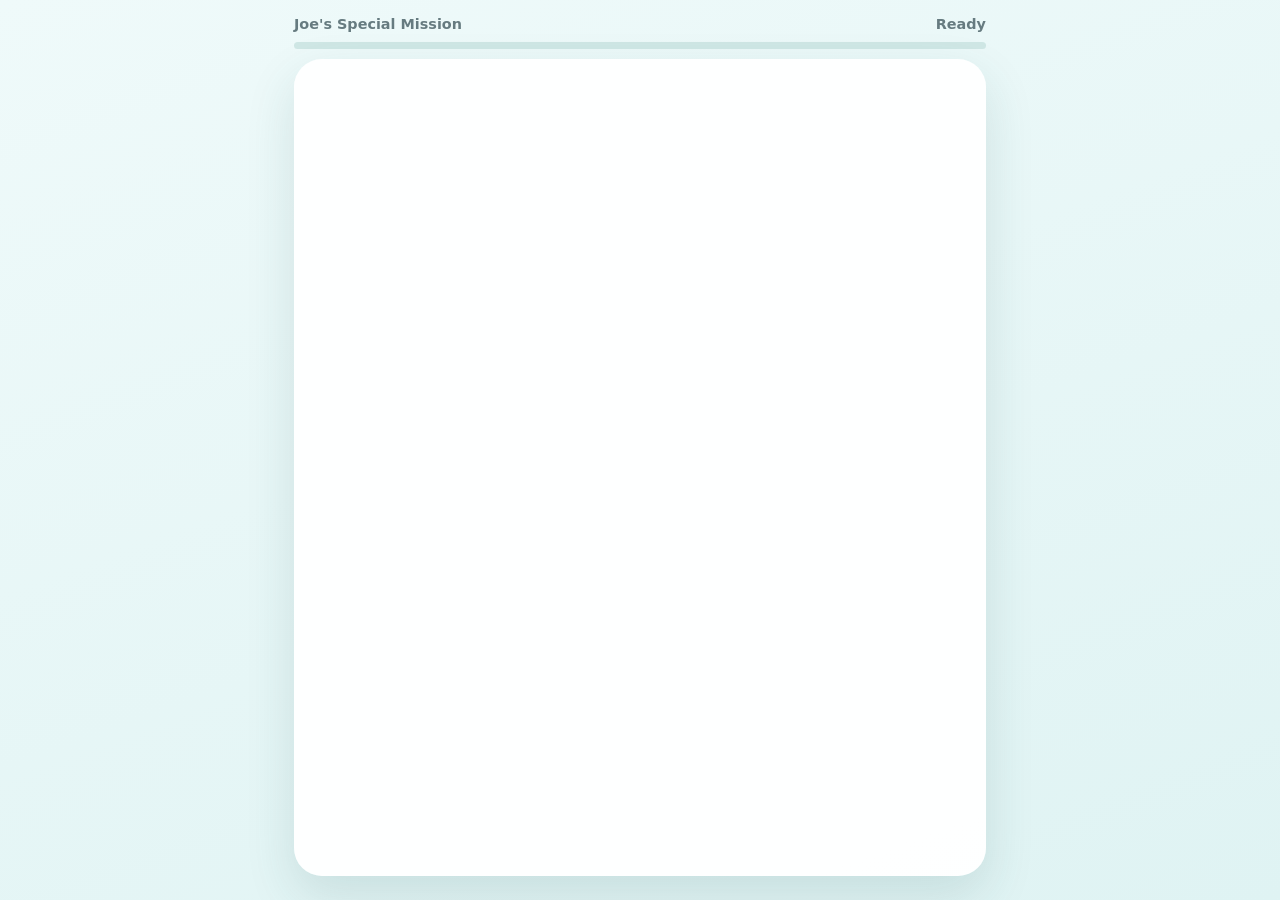
==== joe.html @ 1ca2f99b "Switch Joe page to shared Hannah game engine" ====
<!doctype html>
<html lang="en">
<head>
  <meta charset="utf-8" />
  <meta name="viewport" content="width=device-width, initial-scale=1, viewport-fit=cover" />
  <meta name="theme-color" content="#bcefe8" />
  <meta name="apple-mobile-web-app-capable" content="yes" />
  <title>Joe's Turtle Quest</title>
  <link rel="stylesheet" href="game-2026.css?v=6" />
  <link rel="stylesheet" href="game-polish-v2.css?v=3" />
  <link rel="stylesheet" href="joe-theme.css?v=1" />
</head>
<body class="joe-theme">
  <main class="app" aria-live="polite">
    <header class="topbar">
      <div id="player">Joe's Special Mission</div>
      <div id="progress">Ready</div>
    </header>
    <div class="track" aria-hidden="true"><span id="bar"></span></div>
    <section class="card" id="screen"></section>
  </main>
  <div class="toast" id="toast" role="status" aria-live="polite"></div>
  <script src="game-photo-v1.js?v=4"></script>
  <script src="photo-path-fix.js?v=1"></script>
  <script src="game-polish-v2.js?v=3"></script>
</body>
</html>
---- game-2026.css ----
:root{--ink:#17323a;--muted:#667b80;--accent:#317c80;--accent2:#dff3f1;--card:#fff;--good:#dff5e3;--bad:#ffe0e0}*{box-sizing:border-box}body{margin:0;min-height:100vh;font-family:system-ui,-apple-system,BlinkMacSystemFont,"Segoe UI",sans-serif;background:linear-gradient(160deg,#effafa,#dff3f3);color:var(--ink)}button{font:inherit;touch-action:manipulation;-webkit-tap-highlight-color:transparent}.app{width:min(720px,100%);min-height:100dvh;margin:auto;padding:16px 14px 24px;display:flex;flex-direction:column;gap:10px}.topbar{display:flex;justify-content:space-between;color:var(--muted);font-weight:800;font-size:.9rem}.track{height:7px;background:#cfe7e5;border-radius:999px;overflow:hidden}.track span{display:block;height:100%;width:0;background:linear-gradient(90deg,var(--accent),#6db9b0);transition:width .45s ease}.card{flex:1;min-height:590px;background:rgba(255,255,255,.96);border-radius:28px;padding:26px 20px;display:flex;flex-direction:column;justify-content:center;text-align:center;box-shadow:0 20px 50px rgba(36,91,95,.14);overflow:hidden;animation:cardIn .45s ease both}h1,h2{margin:0 0 12px}h1{font-size:clamp(2.2rem,9vw,3.8rem)}h2{font-size:clamp(1.7rem,6vw,2.4rem)}p{line-height:1.5}.small{color:var(--muted);font-size:.92rem}.kicker{font-size:.78rem;letter-spacing:.13em;text-transform:uppercase;color:var(--accent);font-weight:900;margin-bottom:10px}.primary,.secondary,.choice{border:0;border-radius:999px;padding:14px 20px;font-weight:900;transition:transform .15s ease,box-shadow .2s ease,opacity .2s ease}.primary{background:linear-gradient(145deg,var(--accent),#215c61);color:#fff;box-shadow:0 8px 18px rgba(49,124,128,.24)}.secondary{background:#fff;color:var(--accent);border:2px solid var(--accent)}button:active{transform:scale(.96)}.emoji-hero{font-size:7rem;margin:10px 0;animation:float 2.5s ease-in-out infinite}.grid,.match-grid{display:grid;grid-template-columns:repeat(4,1fr);gap:10px;margin:16px auto;width:min(100%,460px)}.tile,.memory-card{aspect-ratio:1;border:0;border-radius:17px;background:var(--accent2);font-size:2rem}.tile.found{background:var(--good);animation:pop .45s ease}.memory-card{position:relative;background:var(--accent);color:#fff;font-weight:900;transition:transform .2s ease,background .25s ease}.memory-card .face{display:none}.memory-card.open,.memory-card.matched{background:#fff;color:var(--ink);border:3px solid var(--accent2);transform:rotateY(180deg)}.memory-card.open .back,.memory-card.matched .back{display:none}.memory-card.open .face,.memory-card.matched .face{display:block;transform:rotateY(180deg)}.memory-card.matched{animation:matchPop .45s ease}.maze{width:min(100%,430px);aspect-ratio:1;margin:14px auto;border:5px solid var(--accent);border-radius:22px;position:relative;overflow:hidden;background:#f9fdfc;touch-action:none}.maze-grid{position:absolute;inset:0;display:grid;grid-template-columns:repeat(7,1fr);grid-template-rows:repeat(7,1fr)}.maze-cell{border:1px solid rgba(49,124,128,.08)}.maze-cell.wall{background:linear-gradient(145deg,#79b9b1,#3b8082)}.maze-sprite,.maze-goal{position:absolute;width:14.2857%;height:14.2857%;display:grid;place-items:center;font-size:2rem;z-index:2;pointer-events:none}.maze-sprite{left:0;top:0;transition:left .14s ease,top .14s ease;animation:bob 1.6s ease-in-out infinite}.maze-goal{right:0;bottom:0;animation:pulse 1.5s ease-in-out infinite}.controls{display:grid;grid-template-columns:repeat(3,60px);justify-content:center;gap:8px}.controls button:nth-child(1){grid-column:2}.controls button:nth-child(2){grid-column:1;grid-row:2}.controls button:nth-child(3){grid-column:2;grid-row:2}.controls button:nth-child(4){grid-column:3;grid-row:2}.photo-frame{width:min(100%,480px);aspect-ratio:4/3;margin:14px auto;background:linear-gradient(145deg,#d9eeec,#faf2df);border-radius:22px;display:grid;place-items:center;overflow:hidden;border:7px solid #fff;box-shadow:0 12px 30px rgba(30,80,84,.13)}.photo-frame img{width:100%;height:100%;object-fit:cover}.quiz{display:grid;gap:10px}.choice{background:var(--accent2);color:var(--ink)}.choice.good{background:var(--good);animation:pop .4s ease}.choice.bad{background:var(--bad);animation:shake .3s ease}.fish-game{position:relative;width:min(100%,500px);height:500px;margin:14px auto;border:5px solid var(--accent);border-radius:24px;overflow:hidden;background:linear-gradient(#dcf7ff 0 14%,#96ddeb 14% 60%,#74c9db 60% 100%);touch-action:none}.fish-score{position:absolute;z-index:5;top:10px;left:50%;transform:translateX(-50%);background:#fff;border-radius:999px;padding:8px 14px;font-weight:900}.fish-start{position:absolute;inset:0;z-index:10;background:rgba(239,251,252,.94);display:flex;flex-direction:column;justify-content:center;align-items:center;gap:12px;transition:opacity .3s ease,visibility .3s ease}.fish-start.hidden{opacity:0;visibility:hidden;pointer-events:none}.collector{position:absolute;left:calc(50% - 30px);bottom:24px;width:60px;height:60px;display:grid;place-items:center;font-size:3.4rem;z-index:6;user-select:none;touch-action:none;transition:left .06s linear,transform .16s ease}.collector.caught{transform:scale(1.25) rotate(-7deg)}.collector.bumped{animation:shake .25s ease}.falling{position:absolute;font-size:2.35rem;transform:translateX(-50%);will-change:top}.fish-controls{display:flex;justify-content:center;gap:18px}.fish-controls button{width:105px}.toast{position:fixed;left:50%;bottom:24px;transform:translate(-50%,120px);padding:12px 18px;border-radius:999px;background:#17323a;color:#fff;font-weight:900;transition:.3s;z-index:30}.toast.show{transform:translate(-50%,0)}.scratch{position:relative;width:min(100%,520px);height:350px;margin:14px auto;border-radius:24px;overflow:hidden;box-shadow:0 14px 30px rgba(31,83,87,.13)}.reveal{position:absolute;inset:0;display:grid;place-items:center;padding:24px;background:linear-gradient(145deg,#fff,#dff3f1);font-size:1.4rem;font-weight:850;line-height:1.4}canvas{position:absolute;inset:0;width:100%;height:100%;touch-action:none}.loading-screen{min-height:330px;display:grid;place-items:center;align-content:center}.loading-icons{font-size:4rem;margin-bottom:12px;animation:bob .9s ease-in-out infinite alternate}.loading-bar{width:min(310px,85%);height:12px;border-radius:999px;background:var(--accent2);overflow:hidden;margin:16px auto}.loading-bar span{display:block;height:100%;width:12%;background:linear-gradient(90deg,var(--accent),#72beb4);border-radius:inherit;animation:load 1s ease forwards}.celebrate{animation:popIn .65s ease both}.confetti{font-size:2rem;animation:bob 1s ease-in-out infinite alternate}@keyframes cardIn{from{opacity:0;transform:translateY(12px) scale(.985)}to{opacity:1;transform:none}}@keyframes float{50%{transform:translateY(-8px) rotate(2deg)}}@keyframes bob{to{transform:translateY(-7px)}}@keyframes pulse{50%{transform:scale(1.16)}}@keyframes load{to{width:100%}}@keyframes pop{50%{transform:scale(1.13)}}@keyframes matchPop{50%{transform:rotateY(180deg) scale(1.1)}}@keyframes shake{25%{transform:translateX(-7px)}50%{transform:translateX(7px)}75%{transform:translateX(-4px)}}@keyframes popIn{from{opacity:0;transform:scale(.75)}to{opacity:1;transform:none}}@media(max-width:480px){.card{padding:22px 16px}.grid,.match-grid{gap:8px}.fish-game{height:450px}.emoji-hero{font-size:6rem}}
---- game-polish-v2.css ----
.card{transition:opacity .3s ease,transform .3s ease}.photo-frame{position:relative;transform:rotate(-.65deg);background:#eef8f7}.photo-frame:nth-of-type(even){transform:rotate(.65deg)}.memory-photo{opacity:0;transform:scale(1.035);transition:opacity .55s ease,transform .8s ease}.memory-photo.loaded{opacity:1;transform:scale(1)}.memory-loader{position:absolute;inset:0;display:grid;place-content:center;gap:8px;background:linear-gradient(145deg,#eef9f8,#fff7e9);color:#557276;z-index:2;transition:opacity .35s ease}.memory-ready .memory-loader{opacity:0;pointer-events:none}.memory-loader-icon{font-size:2.7rem;animation:memoryPulse 1.1s ease-in-out infinite}.party-layer{position:fixed;inset:0;overflow:hidden;pointer-events:none;z-index:100}.party-piece{position:absolute;top:-12vh;font-size:clamp(1.15rem,4vw,2rem);animation:partyFall linear forwards;filter:drop-shadow(0 4px 4px rgba(0,0,0,.12))}.finale{position:relative;padding-top:14px;animation:finaleIn .7s cubic-bezier(.2,.85,.3,1) both}.finale-badge{display:inline-block;padding:8px 14px;border-radius:999px;background:linear-gradient(145deg,#ffe98b,#f7bd45);color:#674500;font-size:.76rem;font-weight:1000;letter-spacing:.12em;box-shadow:0 8px 18px rgba(222,164,45,.22);animation:badgePop .8s .1s both}.finale-icons{font-size:clamp(2rem,8vw,3.2rem);margin:16px 0 10px;animation:celebrateBounce 1.2s ease-in-out infinite}.finale h2{font-size:clamp(2rem,8vw,3rem);margin-bottom:12px}.finale-copy p,.next-memory,.achievement-card,.signed,.play-again{opacity:0;transform:translateY(14px);animation:finaleStep .55s ease forwards;animation-delay:var(--delay,0s)}.finale-copy p{margin:8px auto;max-width:510px}.next-memory{margin:22px auto;padding:20px;border:2px dashed #7bb9b4;border-radius:22px;background:linear-gradient(145deg,#f7ffff,#fff9ec);display:grid;gap:7px;box-shadow:0 12px 28px rgba(35,93,96,.1)}.next-memory span{color:#617a7e}.next-memory strong{font-size:clamp(1.7rem,7vw,2.4rem);color:#286f73}.achievement-card{width:min(100%,430px);margin:18px auto;text-align:left;padding:18px 20px;border-radius:22px;background:#f3fbfa;box-shadow:inset 0 0 0 2px #d8eeeb;line-height:1.8}.achievement-card h3{text-align:center;margin:0 0 8px}.gold-achievement{margin-top:8px;padding:8px 10px;border-radius:12px;background:#fff1bd;color:#684900;font-weight:900}.signed{font-weight:900;font-size:1.1rem}.play-again{margin-top:6px}.scratch:has(+ #yes[hidden]){animation:scratchGlow 2s ease-in-out infinite}@keyframes memoryPulse{50%{transform:scale(1.12) rotate(-3deg)}}@keyframes partyFall{to{transform:translate(var(--drift),120vh) rotate(var(--spin));opacity:.1}}@keyframes finaleIn{from{opacity:0;transform:scale(.9)}to{opacity:1;transform:none}}@keyframes badgePop{0%{opacity:0;transform:scale(.5) rotate(-8deg)}70%{transform:scale(1.12) rotate(2deg)}100%{opacity:1;transform:none}}@keyframes celebrateBounce{50%{transform:translateY(-7px) scale(1.04)}}@keyframes finaleStep{to{opacity:1;transform:none}}@keyframes scratchGlow{50%{box-shadow:0 14px 38px rgba(49,124,128,.26)}}@media(prefers-reduced-motion:reduce){.memory-photo,.memory-loader,.finale-copy p,.next-memory,.achievement-card,.signed,.play-again{transition:none;animation-duration:.01ms!important;animation-delay:0s!important}.party-piece{display:none}}
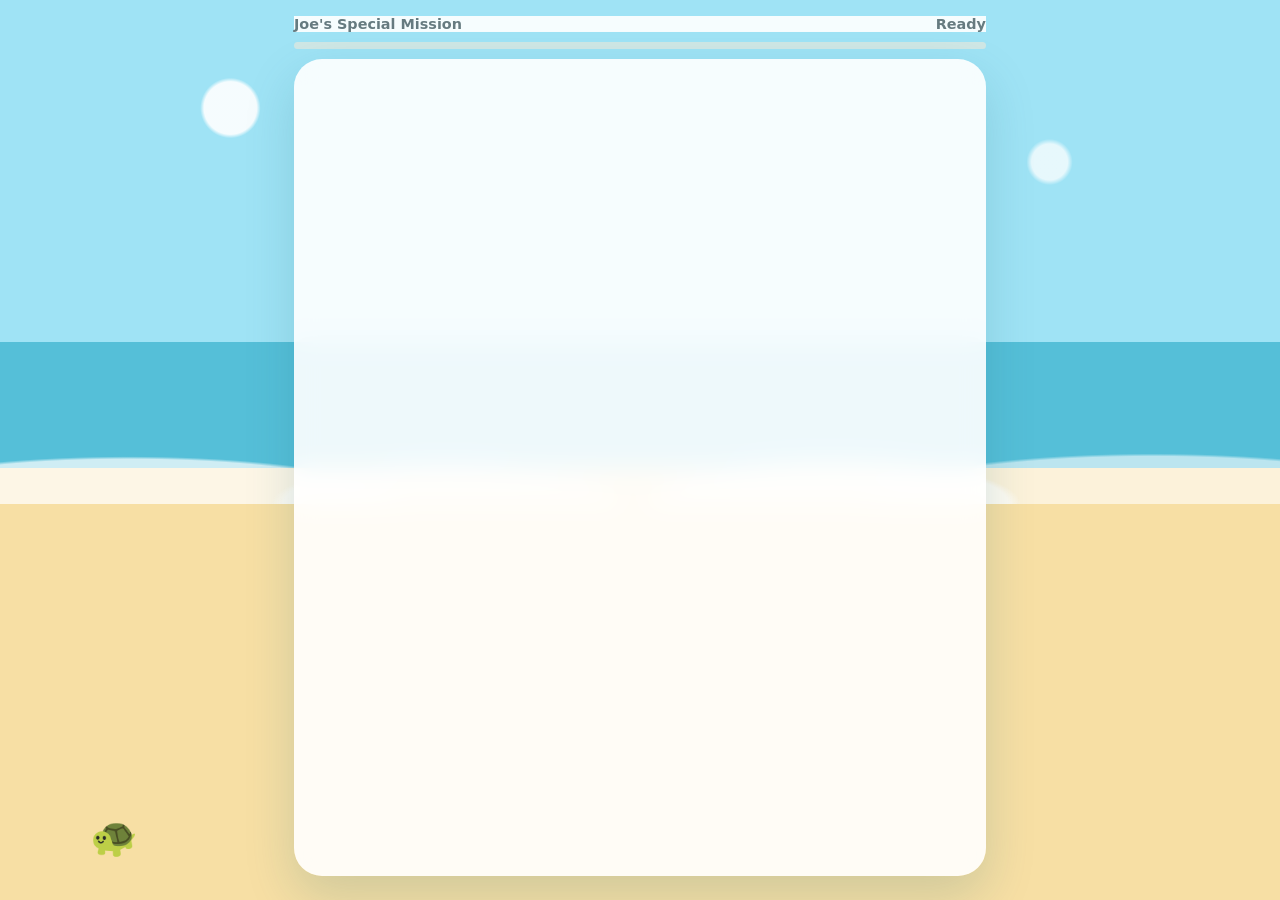
==== commit b2645643: "Force Joe profile and load Joe content overrides" ====
--- a/joe.html
+++ b/joe.html
@@ -9,6 +9,13 @@
   <link rel="stylesheet" href="game-2026.css?v=6" />
   <link rel="stylesheet" href="game-polish-v2.css?v=3" />
   <link rel="stylesheet" href="joe-theme.css?v=1" />
+  <script>
+    const joeUrl = new URL(window.location.href);
+    if (joeUrl.searchParams.get('person') !== 'joe') {
+      joeUrl.searchParams.set('person', 'joe');
+      history.replaceState(null, '', joeUrl);
+    }
+  </script>
 </head>
 <body class="joe-theme">
   <main class="app" aria-live="polite">
@@ -23,5 +30,6 @@
   <script src="game-photo-v1.js?v=4"></script>
   <script src="photo-path-fix.js?v=1"></script>
   <script src="game-polish-v2.js?v=3"></script>
+  <script src="joe-content.js?v=1"></script>
 </body>
 </html>
--- a/joe-theme.css
+++ b/joe-theme.css
@@ -0,0 +1,83 @@
+body.joe-theme {
+  background:
+    radial-gradient(circle at 18% 12%, rgba(255,255,255,.9) 0 2%, transparent 2.3%),
+    radial-gradient(circle at 82% 18%, rgba(255,255,255,.75) 0 1.4%, transparent 1.8%),
+    linear-gradient(180deg, #9fe3f5 0 38%, #55bfd8 38% 52%, #f7dfa4 52% 100%);
+  background-attachment: fixed;
+}
+
+body.joe-theme::before,
+body.joe-theme::after {
+  content: "";
+  position: fixed;
+  left: 0;
+  right: 0;
+  pointer-events: none;
+  z-index: -1;
+}
+
+body.joe-theme::before {
+  top: 34%;
+  height: 22%;
+  background:
+    radial-gradient(ellipse at 10% 100%, rgba(255,255,255,.72) 0 16%, transparent 17%),
+    radial-gradient(ellipse at 35% 100%, rgba(255,255,255,.55) 0 14%, transparent 15%),
+    radial-gradient(ellipse at 65% 100%, rgba(255,255,255,.65) 0 15%, transparent 16%),
+    radial-gradient(ellipse at 90% 100%, rgba(255,255,255,.6) 0 17%, transparent 18%);
+  animation: joe-waves 6s ease-in-out infinite alternate;
+}
+
+body.joe-theme::after {
+  bottom: 2.5rem;
+  content: "🐢";
+  font-size: 2.4rem;
+  left: 7%;
+  right: auto;
+  animation: joe-turtle 18s linear infinite;
+}
+
+.joe-theme .topbar,
+.joe-theme .card {
+  background: rgba(255,255,255,.9);
+  backdrop-filter: blur(12px);
+}
+
+.joe-theme .card {
+  border-color: rgba(26,125,139,.18);
+  box-shadow: 0 20px 50px rgba(23,102,119,.18);
+}
+
+.joe-theme .track span,
+.joe-theme .primary {
+  background: linear-gradient(135deg, #159a9c, #1f6f8b);
+}
+
+.joe-theme .secondary,
+.joe-theme .choice,
+.joe-theme .tile {
+  border-color: rgba(31,111,139,.28);
+}
+
+.joe-theme .kicker {
+  color: #137c84;
+}
+
+.joe-theme .scratch .reveal {
+  background: linear-gradient(145deg, #fff7dc, #ffe6a6);
+}
+
+@keyframes joe-waves {
+  from { transform: translateX(-1.5%) scaleX(1.03); }
+  to { transform: translateX(1.5%) scaleX(1.03); }
+}
+
+@keyframes joe-turtle {
+  from { transform: translateX(-15vw) rotate(-4deg); }
+  50% { transform: translateX(50vw) rotate(4deg); }
+  to { transform: translateX(105vw) rotate(-4deg); }
+}
+
+@media (prefers-reduced-motion: reduce) {
+  body.joe-theme::before,
+  body.joe-theme::after { animation: none; }
+}
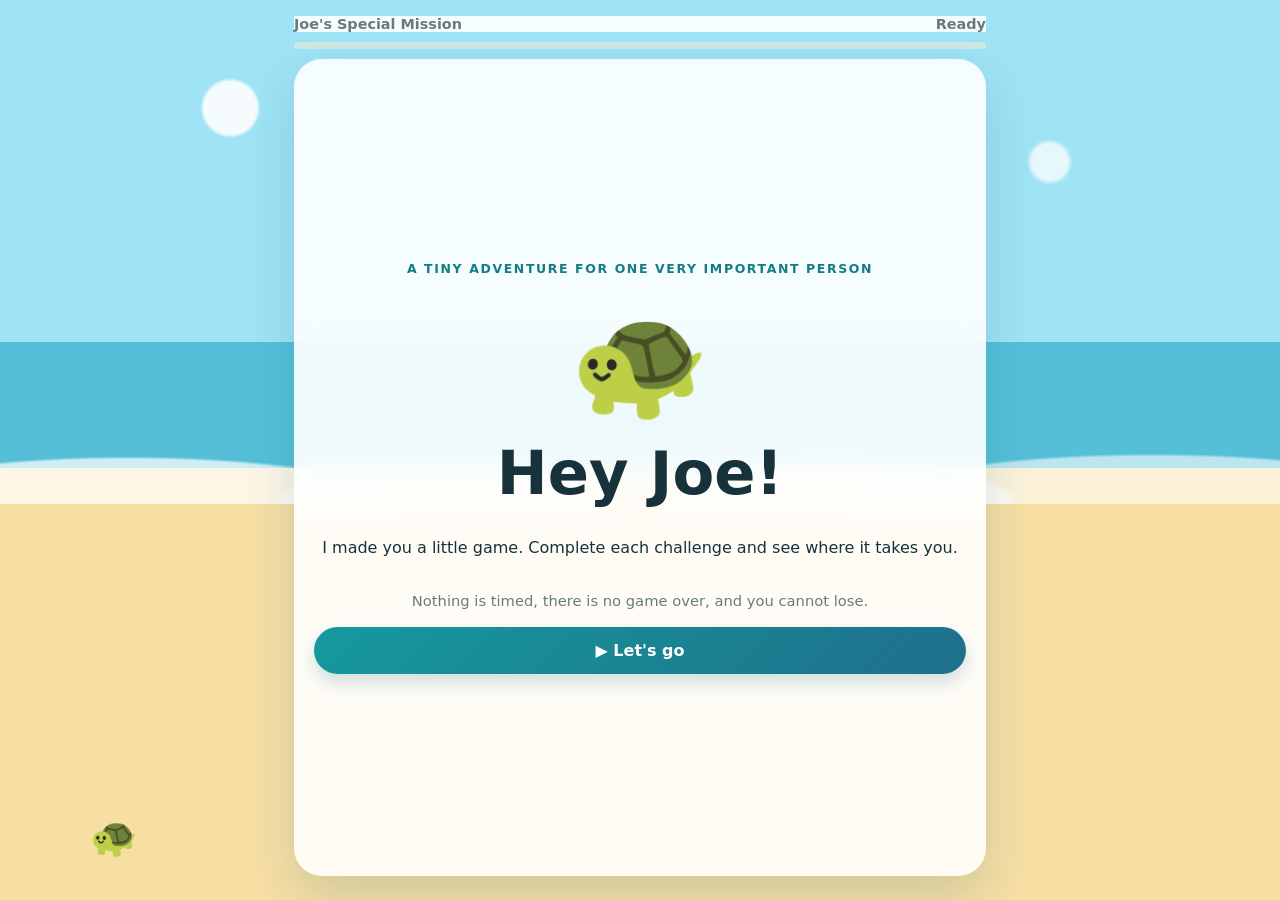
==== commit c57655b5: "Remove redundant Joe content override layer" ====
--- a/joe.html
+++ b/joe.html
@@ -27,9 +27,8 @@
     <section class="card" id="screen"></section>
   </main>
   <div class="toast" id="toast" role="status" aria-live="polite"></div>
-  <script src="game-photo-v1.js?v=4"></script>
+  <script src="game-photo-v1.js?v=5"></script>
   <script src="photo-path-fix.js?v=1"></script>
   <script src="game-polish-v2.js?v=3"></script>
-  <script src="joe-content.js?v=1"></script>
 </body>
 </html>
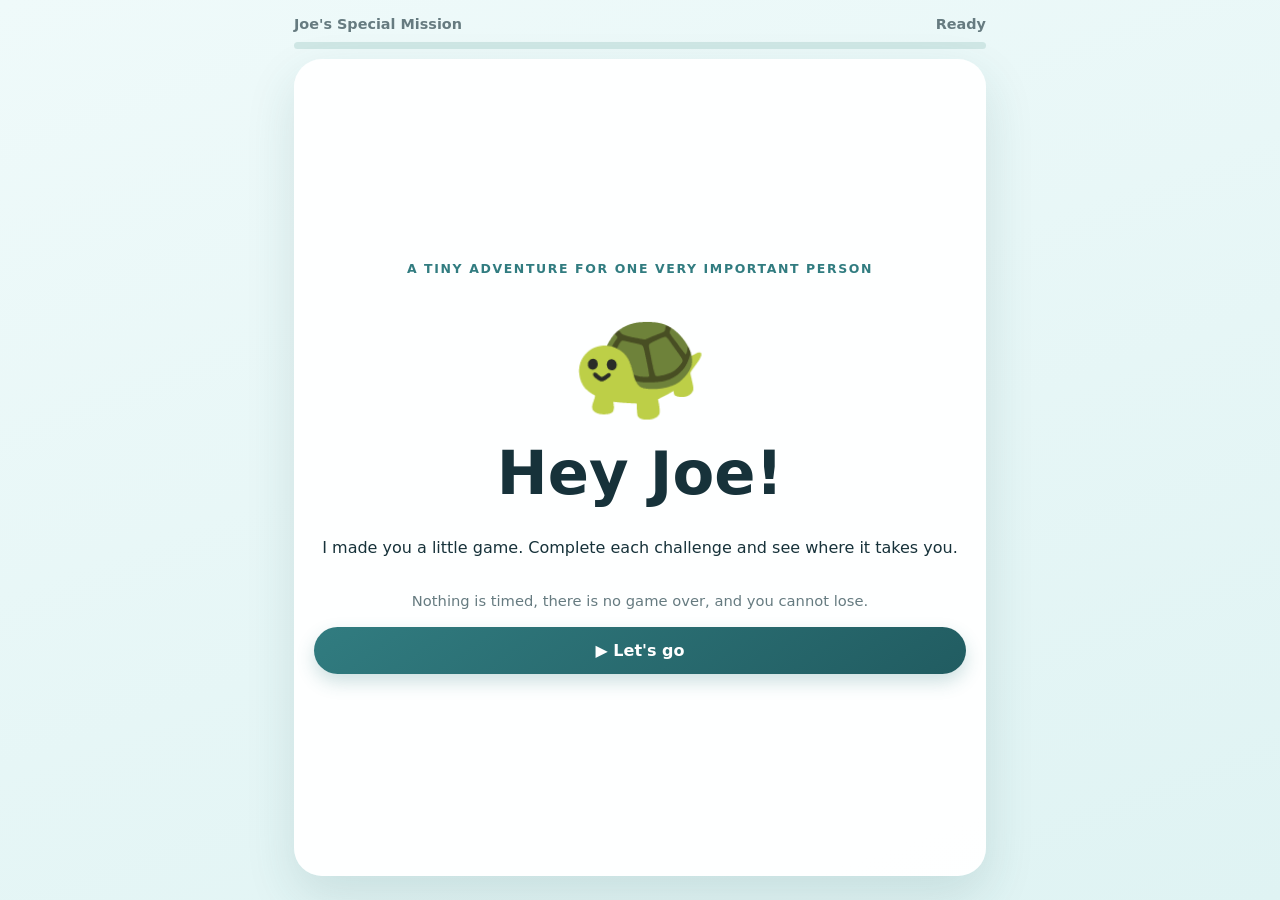
==== commit 6cfa8f89: "Match Joe game layout and styling to Hannah" ====
--- a/joe.html
+++ b/joe.html
@@ -3,12 +3,11 @@
 <head>
   <meta charset="utf-8" />
   <meta name="viewport" content="width=device-width, initial-scale=1, viewport-fit=cover" />
-  <meta name="theme-color" content="#bcefe8" />
+  <meta name="theme-color" content="#dff4f6" />
   <meta name="apple-mobile-web-app-capable" content="yes" />
-  <title>Joe's Turtle Quest</title>
-  <link rel="stylesheet" href="game-2026.css?v=6" />
-  <link rel="stylesheet" href="game-polish-v2.css?v=3" />
-  <link rel="stylesheet" href="joe-theme.css?v=1" />
+  <title>Wedding Adventure</title>
+  <link rel="stylesheet" href="game-2026.css?v=5" />
+  <link rel="stylesheet" href="game-polish-v2.css?v=2" />
   <script>
     const joeUrl = new URL(window.location.href);
     if (joeUrl.searchParams.get('person') !== 'joe') {
@@ -17,18 +16,24 @@
     }
   </script>
 </head>
-<body class="joe-theme">
+<body>
   <main class="app" aria-live="polite">
     <header class="topbar">
-      <div id="player">Joe's Special Mission</div>
+      <div id="player">Special Mission</div>
       <div id="progress">Ready</div>
     </header>
-    <div class="track" aria-hidden="true"><span id="bar"></span></div>
+
+    <div class="track" aria-hidden="true">
+      <span id="bar"></span>
+    </div>
+
     <section class="card" id="screen"></section>
   </main>
+
   <div class="toast" id="toast" role="status" aria-live="polite"></div>
-  <script src="game-photo-v1.js?v=5"></script>
+
+  <script src="game-photo-v1.js?v=2"></script>
   <script src="photo-path-fix.js?v=1"></script>
-  <script src="game-polish-v2.js?v=3"></script>
+  <script src="game-polish-v2.js?v=2"></script>
 </body>
 </html>
